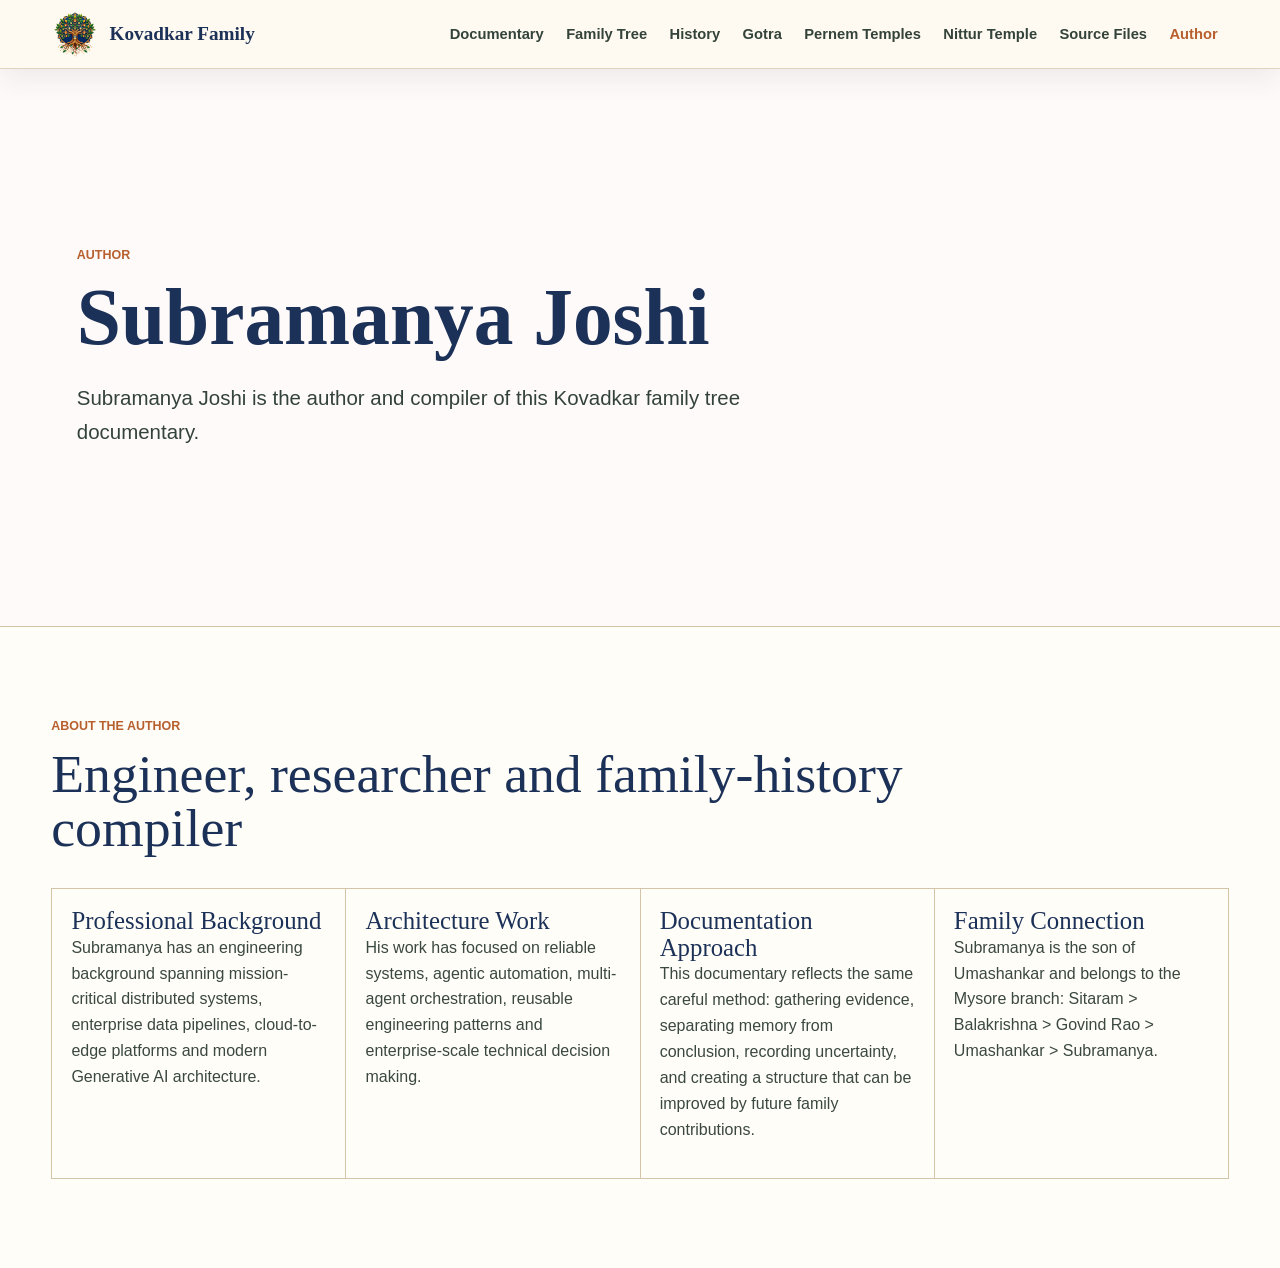
==== about.html @ f9004816 "Split documentary into standalone pages" ====
<!doctype html>
<html lang="en">
  <head>
    <meta charset="utf-8" />
    <meta name="viewport" content="width=device-width, initial-scale=1" />
    <title>Author | Kovadkar Family Documentary</title>
    <meta name="description" content="About Subramanya Joshi, author and compiler of the Kovadkar family documentary." />
    <link href="https://cdn.jsdelivr.net/npm/bootstrap@5.3.8/dist/css/bootstrap.min.css" rel="stylesheet" integrity="sha384-sRIl4kxILFvY47J16cr9ZwB07vP4J8+LH7qKQnuqkuIAvNWLzeN8tE5YBujZqJLB" crossorigin="anonymous" />
    <link rel="stylesheet" href="./style.css" />
  </head>
  <body>
    <nav class="navbar navbar-expand-lg site-navbar sticky-top" aria-label="Main navigation">
      <div class="container-fluid">
        <a class="navbar-brand" href="./index.html"><img src="./assets/family-tree-icon.png" alt="" /><span>Kovadkar Family</span></a>
        <button class="navbar-toggler" type="button" data-bs-toggle="collapse" data-bs-target="#mainNavbar" aria-controls="mainNavbar" aria-expanded="false" aria-label="Toggle navigation"><span class="navbar-toggler-icon"></span></button>
        <div class="collapse navbar-collapse" id="mainNavbar">
          <ul class="navbar-nav ms-auto mb-2 mb-lg-0">
            <li class="nav-item"><a class="nav-link" href="./index.html">Documentary</a></li>
            <li class="nav-item"><a class="nav-link" href="./family-tree.html">Family Tree</a></li>
            <li class="nav-item"><a class="nav-link" href="./history.html">History</a></li>
            <li class="nav-item"><a class="nav-link" href="./gotra.html">Gotra</a></li>
            <li class="nav-item"><a class="nav-link" href="./pernem-temples.html">Pernem Temples</a></li>
            <li class="nav-item"><a class="nav-link" href="./nittur-narasimha.html">Nittur Temple</a></li>
            <li class="nav-item"><a class="nav-link" href="./sources.html">Source Files</a></li>
            <li class="nav-item"><a class="nav-link active" aria-current="page" href="./about.html">Author</a></li>
          </ul>
        </div>
      </div>
    </nav>
    <main>
      <section class="source-hero">
        <p class="eyebrow">Author</p>
        <h1>Subramanya Joshi</h1>
        <p class="lede">Subramanya Joshi is the author and compiler of this Kovadkar family tree documentary.</p>
      </section>

      <section class="source-section">
        <div class="section-heading">
          <p class="eyebrow">About the author</p>
          <h2>Engineer, researcher and family-history compiler</h2>
        </div>
        <div class="source-grid">
          <article>
            <h3>Professional Background</h3>
            <p>Subramanya has an engineering background spanning mission-critical distributed systems, enterprise data pipelines, cloud-to-edge platforms and modern Generative AI architecture.</p>
          </article>
          <article>
            <h3>Architecture Work</h3>
            <p>His work has focused on reliable systems, agentic automation, multi-agent orchestration, reusable engineering patterns and enterprise-scale technical decision making.</p>
          </article>
          <article>
            <h3>Documentation Approach</h3>
            <p>This documentary reflects the same careful method: gathering evidence, separating memory from conclusion, recording uncertainty, and creating a structure that can be improved by future family contributions.</p>
          </article>
          <article>
            <h3>Family Connection</h3>
            <p>Subramanya is the son of Umashankar and belongs to the Mysore branch: Sitaram &gt; Balakrishna &gt; Govind Rao &gt; Umashankar &gt; Subramanya.</p>
          </article>
        </div>
      </section>
    </main>
    <script src="https://cdn.jsdelivr.net/npm/bootstrap@5.3.8/dist/js/bootstrap.bundle.min.js" integrity="sha384-FKyoEForCGlyvwx9Hj09JcYn3nv7wiPVlz7YYwJrWVcXK/BmnVDxM+D2scQbITxI" crossorigin="anonymous"></script>
    <script data-goatcounter="https://subbujoshi.goatcounter.com/count" async src="https://gc.zgo.at/count.js"></script>
  </body>
</html>
---- style.css ----
:root {
  --background: #fffafa;
  --foreground: #17201b;
  --ink: #1c3158;
  --leaf: #2d6a4f;
  --saffron: #b85f2e;
  --rose: #8f3d4b;
  --paper: #fffaf1;
  --line: #d4c4a8;
  --muted: #657169;
  --shadow: 0 24px 70px rgba(40, 45, 38, 0.14);
}

* {
  box-sizing: border-box;
}

html {
  scroll-behavior: smooth;
}

body {
  min-height: 100vh;
  margin: 0;
  background: var(--background);
  color: var(--foreground);
  font-family: Arial, Helvetica, sans-serif;
}

a {
  color: inherit;
}

main {
  overflow: hidden;
}

.site-navbar {
  border-bottom: 1px solid rgba(212, 196, 168, 0.72);
  background: rgba(255, 250, 241, 0.96);
  box-shadow: 0 10px 28px rgba(40, 45, 38, 0.08);
  backdrop-filter: blur(10px);
}

.site-navbar .container-fluid {
  padding-inline: clamp(1rem, 4vw, 5rem);
}

.site-navbar .navbar-brand {
  display: inline-flex;
  align-items: center;
  gap: 0.65rem;
  min-height: 52px;
  padding: 0;
  color: var(--ink);
  font-family: Georgia, "Times New Roman", serif;
  font-size: 1.2rem;
  font-weight: 900;
  letter-spacing: 0;
  text-decoration: none;
}

.site-navbar .navbar-brand img {
  display: block;
  width: 48px;
  height: 48px;
  object-fit: contain;
}

.site-navbar .navbar-brand span {
  white-space: nowrap;
}

.site-navbar .navbar-toggler {
  border-color: rgba(28, 49, 88, 0.28);
  border-radius: 0;
  box-shadow: none;
}

.site-navbar .navbar-toggler:focus {
  box-shadow: 0 0 0 3px rgba(45, 106, 79, 0.16);
}

.site-navbar .nav-link {
  color: #33433a;
  font-size: 0.92rem;
  font-weight: 800;
  padding-inline: 0.7rem !important;
}

.site-navbar .nav-link:hover,
.site-navbar .nav-link:focus-visible,
.site-navbar .nav-link.active {
  color: var(--saffron);
}

.hero {
  display: grid;
  grid-template-columns: minmax(0, 1fr) minmax(320px, 0.82fr);
  gap: clamp(2rem, 5vw, 5rem);
  min-height: 92vh;
  align-items: center;
  padding: clamp(2rem, 6vw, 5.5rem);
  border-bottom: 1px solid var(--line);
}

.hero-copy {
  max-width: 760px;
}

.eyebrow {
  margin: 0 0 0.8rem;
  color: var(--saffron);
  font-size: 0.78rem;
  font-weight: 800;
  letter-spacing: 0;
  text-transform: uppercase;
}

h1,
h2,
h3,
p {
  overflow-wrap: anywhere;
}

h1 {
  margin: 0;
  color: var(--ink);
  font-family: Georgia, "Times New Roman", serif;
  font-size: clamp(2.4rem, 6.2vw, 5.2rem);
  font-weight: 700;
  line-height: 1;
  letter-spacing: 0;
}

h2 {
  margin: 0;
  color: var(--ink);
  font-family: Georgia, "Times New Roman", serif;
  font-size: clamp(2rem, 4.2vw, 4.2rem);
  line-height: 1;
  letter-spacing: 0;
}

h3 {
  margin: 0;
  color: var(--ink);
  font-family: Georgia, "Times New Roman", serif;
  font-size: 1.55rem;
  line-height: 1.08;
  letter-spacing: 0;
}

.lede {
  max-width: 680px;
  margin: 1.5rem 0 0;
  color: #33433a;
  font-size: clamp(1.05rem, 1.6vw, 1.35rem);
  line-height: 1.65;
}

.hero-actions {
  display: flex;
  flex-wrap: wrap;
  gap: 0.85rem;
  margin-top: 2rem;
}

.hero-actions a {
  min-height: 44px;
  padding: 0.8rem 1rem;
  border: 1px solid rgba(28, 49, 88, 0.24);
  background: rgba(255, 250, 241, 0.78);
  color: var(--ink);
  font-weight: 800;
  text-decoration: none;
}

.hero-actions a:first-child {
  background: var(--ink);
  color: #fffaf1;
}

.scan-frame {
  margin: 0;
  padding: 0.8rem;
  background: var(--paper);
  box-shadow: var(--shadow);
  transform: rotate(1.2deg);
}

.scan-frame img {
  display: block;
  width: 100%;
  max-height: 68vh;
  object-fit: cover;
  object-position: top center;
  filter: sepia(0.08) contrast(1.03);
}

figcaption {
  padding: 0.75rem 0.3rem 0.15rem;
  color: var(--muted);
  font-size: 0.86rem;
  line-height: 1.35;
}

.context-strip {
  display: flex;
  gap: 0.6rem;
  padding: 1rem clamp(1rem, 4vw, 5rem);
  overflow-x: auto;
  background: #17331f;
  color: #fffaf1;
}

.context-strip span {
  flex: 0 0 auto;
  padding: 0.6rem 0.8rem;
  border: 1px solid rgba(255, 250, 241, 0.28);
  font-size: 0.92rem;
  font-weight: 700;
}

.tree-section,
.history,
.archive,
.sources,
.culture-grid,
.feature-band {
  padding: clamp(3rem, 7vw, 6rem) clamp(1rem, 4vw, 5rem);
}

.section-heading {
  max-width: 860px;
  margin-bottom: 2rem;
}

.tree-tools {
  display: flex;
  align-items: flex-end;
  justify-content: space-between;
  gap: 1rem;
  max-width: 1260px;
  margin-bottom: 1rem;
}

.tree-tools label {
  flex: 1;
  min-width: 240px;
}

.tree-tools span,
.zoom-panel > span {
  display: block;
  margin-bottom: 0.45rem;
  color: var(--muted);
  font-size: 0.86rem;
  font-weight: 800;
}

.tree-tools input[type="text"],
.tree-tools label input {
  width: 100%;
  min-height: 48px;
  border: 1px solid rgba(28, 49, 88, 0.24);
  border-radius: 0;
  background: #fffdf8;
  color: var(--foreground);
  font: inherit;
  padding: 0.75rem 0.9rem;
  outline: none;
}

.tree-tools input:focus {
  border-color: var(--leaf);
  box-shadow: 0 0 0 3px rgba(45, 106, 79, 0.16);
}

.zoom-panel {
  width: min(100%, 330px);
  padding: 0.7rem;
  border: 1px solid var(--line);
  background: rgba(255, 250, 241, 0.7);
}

.zoom-controls,
.zoom-presets {
  display: flex;
  align-items: center;
  gap: 0.5rem;
}

.zoom-controls button,
.zoom-presets button {
  min-width: 40px;
  min-height: 38px;
  border: 1px solid rgba(28, 49, 88, 0.24);
  background: #fffdf8;
  color: var(--ink);
  cursor: pointer;
  font: inherit;
  font-weight: 900;
}

.zoom-controls button:hover,
.zoom-presets button:hover,
.zoom-controls button:focus-visible,
.zoom-presets button:focus-visible {
  border-color: var(--leaf);
  outline: none;
}

.zoom-controls input[type="range"] {
  flex: 1;
  min-width: 110px;
  accent-color: var(--leaf);
}

.zoom-presets {
  justify-content: space-between;
  margin-top: 0.5rem;
}

.zoom-presets button {
  padding: 0 0.65rem;
}

.zoom-presets strong {
  min-width: 48px;
  color: var(--ink);
  font-size: 0.84rem;
  text-align: right;
}

.counter {
  min-width: 160px;
  min-height: 48px;
  display: grid;
  place-items: center;
  border: 1px solid var(--line);
  background: rgba(255, 250, 241, 0.7);
  color: var(--ink);
  font-weight: 800;
}

.tree-layout {
  display: grid;
  grid-template-columns: minmax(0, 1fr) minmax(280px, 360px);
  gap: 1.25rem;
  align-items: start;
}

.tree-scroll {
  min-height: 660px;
  overflow: auto;
  padding: 1rem;
  border: 1px solid var(--line);
  background:
    linear-gradient(rgba(255, 250, 241, 0.94), rgba(255, 250, 241, 0.94)),
    url("./assets/family-tree-scan-page-1.png") center / cover;
}

.family-graph {
  display: block;
  min-width: 100%;
}

.tree-link {
  fill: none;
  stroke: rgba(28, 49, 88, 0.56);
  stroke-linecap: square;
  stroke-linejoin: miter;
  stroke-width: 2.4;
}

.parent-stem {
  stroke-width: 2.8;
}

.sibling-bar {
  stroke: rgba(28, 49, 88, 0.66);
}

.child-stem {
  stroke-width: 2.2;
}

.graph-card {
  width: 100%;
  height: 100%;
  border: 1px solid rgba(28, 49, 88, 0.22);
  background: rgba(255, 253, 248, 0.94);
  color: var(--ink);
  cursor: pointer;
  font: inherit;
  padding: 0.56rem 0.48rem;
  text-align: center;
  transition: border-color 0.18s ease, transform 0.18s ease, background 0.18s ease;
}

.graph-card:hover,
.graph-card:focus-visible {
  border-color: var(--leaf);
  transform: translateY(-1px);
  outline: none;
}

.graph-card span {
  display: block;
  font-size: 0.8rem;
  font-weight: 900;
  line-height: 1.12;
}

.graph-card small {
  display: block;
  margin-top: 0.25rem;
  color: var(--muted);
  font-size: 0.62rem;
  line-height: 1.1;
}

.graph-card.selected {
  border-color: var(--rose);
  background: #fff0e8;
  box-shadow: 0 0 0 3px rgba(143, 61, 75, 0.16);
}

.graph-card.match {
  border-color: var(--leaf);
  background: #eef8ee;
}

.person-panel {
  position: sticky;
  top: 1rem;
  padding: 1.2rem;
  border: 1px solid var(--line);
  background: #fffdf8;
  box-shadow: 0 14px 40px rgba(40, 45, 38, 0.08);
}

.person-panel p {
  color: #3a483f;
  line-height: 1.55;
}

.subtitle {
  margin-top: 0.35rem;
  color: var(--rose) !important;
  font-weight: 800;
}

.path {
  margin-top: 1rem;
  padding-top: 1rem;
  border-top: 1px solid var(--line);
}

.path span {
  color: var(--muted);
  font-size: 0.78rem;
  font-weight: 900;
  text-transform: uppercase;
}

.path p {
  margin: 0.45rem 0 0;
  font-size: 0.9rem;
}

.tags {
  display: flex;
  flex-wrap: wrap;
  gap: 0.45rem;
  margin-top: 1rem;
}

.tags span {
  padding: 0.38rem 0.5rem;
  background: rgba(45, 106, 79, 0.12);
  color: var(--leaf);
  font-size: 0.78rem;
  font-weight: 800;
}

.history {
  background: #fffdf8;
  border-block: 1px solid var(--line);
}

.chapters {
  display: grid;
  grid-template-columns: repeat(4, minmax(0, 1fr));
  gap: 1px;
  background: var(--line);
  border: 1px solid var(--line);
}

.chapters article,
.culture-grid article {
  background: #fffdf8;
  padding: clamp(1rem, 2vw, 1.5rem);
}

.chapters p,
.culture-grid p,
.feature-band p,
.sources li {
  color: #3a483f;
  line-height: 1.65;
}

.feature-band {
  display: grid;
  grid-template-columns: minmax(0, 1fr) minmax(280px, 420px);
  gap: 2rem;
  align-items: center;
  background: #17331f;
  color: #fffaf1;
}

.feature-band h2,
.feature-band .eyebrow {
  color: #fffaf1;
}

.feature-band p {
  max-width: 850px;
  color: rgba(255, 250, 241, 0.82);
}

.author-caption {
  margin-top: 1rem;
  color: #fffaf1 !important;
  font-weight: 900;
}

.lineage-card {
  display: grid;
  gap: 0.6rem;
}

.lineage-card span {
  padding: 0.8rem 1rem;
  border-left: 4px solid #f0a35f;
  background: rgba(255, 250, 241, 0.1);
  font-weight: 900;
}

.culture-grid {
  display: grid;
  grid-template-columns: repeat(4, minmax(0, 1fr));
  gap: 1px;
  background: var(--line);
  border-block: 1px solid var(--line);
}

.gotra-section {
  padding: clamp(3rem, 7vw, 6rem) clamp(1rem, 4vw, 5rem);
  background: #17331f;
  color: #fffaf1;
}

.gotra-section h2,
.gotra-section h3 {
  color: #fffaf1;
}

.gotra-layout {
  display: grid;
  grid-template-columns: minmax(280px, 0.86fr) minmax(0, 1.14fr);
  gap: 1rem;
  align-items: start;
}

.shloka-card,
.translation-card {
  border: 1px solid rgba(255, 250, 241, 0.2);
  background: rgba(255, 250, 241, 0.08);
  padding: clamp(1rem, 2vw, 1.4rem);
}

.shloka-card p {
  margin: 0 0 1rem;
  color: #fffaf1;
  font-size: clamp(1.2rem, 2.3vw, 2rem);
  font-weight: 800;
  line-height: 1.7;
}

.shloka-card p:last-child {
  margin-bottom: 0;
}

.gotra-copy p,
.translation-card p {
  color: rgba(255, 250, 241, 0.84);
  line-height: 1.75;
}

.translation-card {
  margin-top: 1.2rem;
}

.translation-card h3 {
  margin-bottom: 0.7rem;
}

.temple-section {
  padding: clamp(3rem, 7vw, 6rem) clamp(1rem, 4vw, 5rem);
  background: #fffdf8;
  border-top: 1px solid var(--line);
}

.temple-layout {
  display: grid;
  grid-template-columns: minmax(280px, 0.76fr) minmax(0, 1.24fr);
  gap: 1.25rem;
  align-items: start;
}

.temple-copy {
  position: sticky;
  top: 1rem;
}

.temple-copy p,
.contact-panel dd,
.contact-panel dt {
  color: #3a483f;
  line-height: 1.65;
}

.contact-panel {
  margin-top: 1.5rem;
  padding: 1rem;
  border: 1px solid var(--line);
  background: #f7f3ec;
}

.contact-panel h3 {
  margin-bottom: 0.8rem;
}

.contact-panel dl {
  display: grid;
  gap: 0.5rem;
  margin: 0;
}

.contact-panel div {
  display: flex;
  justify-content: space-between;
  gap: 1rem;
  padding-bottom: 0.5rem;
  border-bottom: 1px solid rgba(28, 49, 88, 0.12);
}

.contact-panel div:last-child {
  border-bottom: 0;
  padding-bottom: 0;
}

.contact-panel dt {
  font-weight: 800;
}

.contact-panel dd {
  margin: 0;
}

.contact-panel a {
  color: var(--ink);
  font-weight: 900;
}

.map-links {
  display: flex;
  flex-wrap: wrap;
  gap: 0.7rem;
  margin-top: 1.4rem;
}

.map-links a {
  min-height: 42px;
  display: inline-flex;
  align-items: center;
  border: 1px solid rgba(28, 49, 88, 0.24);
  background: var(--ink);
  color: #fffaf1;
  font-weight: 900;
  padding: 0.7rem 0.85rem;
  text-decoration: none;
}

.temple-gallery {
  display: grid;
  grid-template-columns: repeat(2, minmax(0, 1fr));
  gap: 1rem;
}

.temple-gallery figure {
  margin: 0;
  border: 1px solid var(--line);
  background: #f7f3ec;
}

.temple-gallery figure.wide {
  grid-column: 1 / -1;
}

.temple-gallery img {
  display: block;
  width: 100%;
  aspect-ratio: 4 / 3;
  object-fit: cover;
}

.temple-gallery .wide img {
  aspect-ratio: 16 / 9;
}

.archive {
  background: #ece4d6;
}

.scan-grid {
  display: grid;
  grid-template-columns: repeat(2, minmax(0, 1fr));
  gap: 1rem;
}

.scan-grid img {
  width: 100%;
  max-height: 720px;
  object-fit: contain;
  background: #fffdf8;
  border: 1px solid var(--line);
}

.sources {
  background: #17201b;
  color: #fffaf1;
}

.sources h2 {
  color: #fffaf1;
}

.sources ul {
  max-width: 980px;
  margin: 0;
  padding-left: 1.2rem;
}

.sources li {
  color: rgba(255, 250, 241, 0.8);
  margin: 0.7rem 0;
}

.sources a {
  color: #f0c48a;
}

.source-hero {
  min-height: 62vh;
  padding: clamp(2rem, 6vw, 5.5rem);
  display: grid;
  align-content: center;
  border-bottom: 1px solid var(--line);
}

.source-section {
  padding: clamp(3rem, 7vw, 6rem) clamp(1rem, 4vw, 5rem);
  background: #fffdf8;
}

.source-section.alt {
  background: #ece4d6;
}

.source-grid {
  display: grid;
  grid-template-columns: repeat(4, minmax(0, 1fr));
  gap: 1px;
  background: var(--line);
  border: 1px solid var(--line);
}

.source-grid article {
  min-height: 220px;
  padding: 1.2rem;
  background: #fffdf8;
}

.source-grid p {
  color: #3a483f;
  line-height: 1.62;
}

.source-grid a {
  display: inline-flex;
  align-items: center;
  min-height: 42px;
  margin-top: 0.6rem;
  padding: 0.7rem 0.85rem;
  background: var(--ink);
  color: #fffaf1;
  font-weight: 900;
  text-decoration: none;
}

.source-image-grid {
  display: grid;
  grid-template-columns: repeat(3, minmax(0, 1fr));
  gap: 1rem;
}

.source-image-grid figure {
  margin: 0;
  border: 1px solid var(--line);
  background: #fffdf8;
}

.source-image-grid img {
  display: block;
  width: 100%;
  aspect-ratio: 4 / 3;
  object-fit: cover;
}

@media (max-width: 1100px) {
  .hero,
  .tree-layout,
  .feature-band,
  .gotra-layout,
  .temple-layout {
    grid-template-columns: 1fr;
  }

  .hero {
    min-height: auto;
  }

  .person-panel {
    position: static;
  }

  .temple-copy {
    position: static;
  }

  .chapters,
  .culture-grid {
    grid-template-columns: repeat(2, minmax(0, 1fr));
  }
}

@media (max-width: 680px) {
  .hero,
  .tree-section,
  .history,
  .archive,
  .sources,
  .gotra-section,
  .temple-section,
  .culture-grid,
  .feature-band {
    padding: 2.25rem 1rem;
  }

  h1 {
    font-size: 2.45rem;
  }

  .tree-tools {
    align-items: stretch;
    flex-direction: column;
  }

  .zoom-panel {
    width: 100%;
  }

  .counter {
    min-width: 0;
  }

  .tree-scroll {
    min-height: 520px;
    padding: 1rem;
  }

  .chapters,
  .culture-grid,
  .source-grid,
  .scan-grid,
  .temple-gallery {
    grid-template-columns: 1fr;
  }

  .source-image-grid {
    grid-template-columns: 1fr;
  }

  .contact-panel div {
    align-items: flex-start;
    flex-direction: column;
    gap: 0.1rem;
  }
}
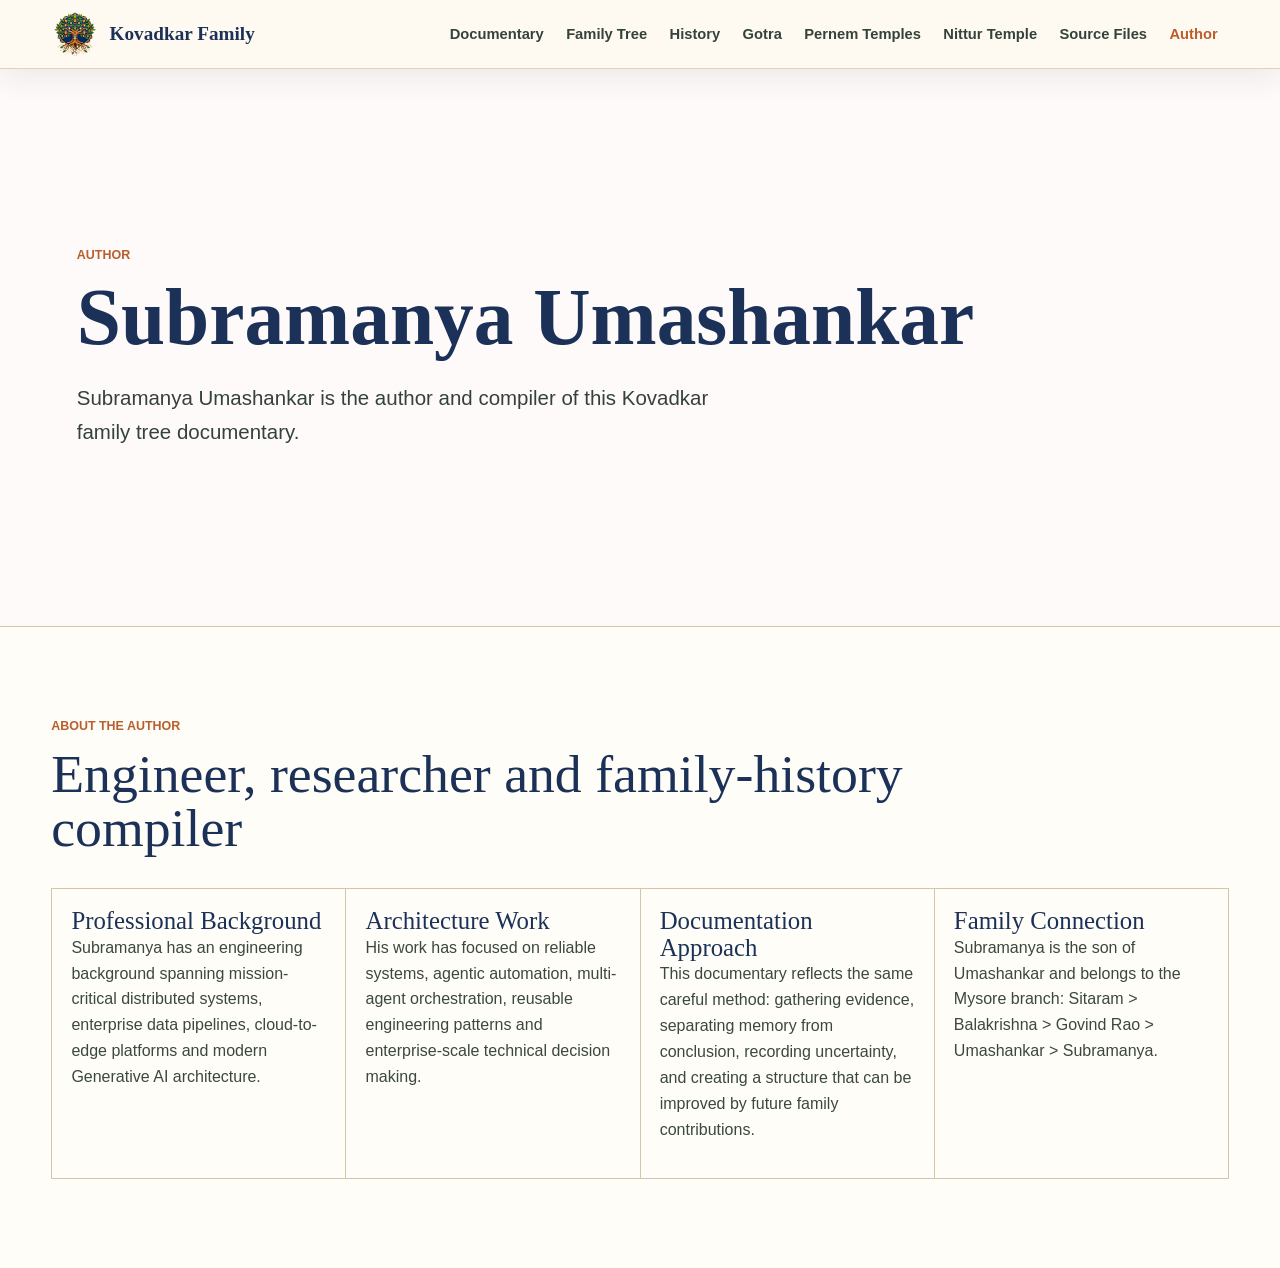
==== commit 8b67df62: "Update author name" ====
--- a/about.html
+++ b/about.html
@@ -4,7 +4,7 @@
     <meta charset="utf-8" />
     <meta name="viewport" content="width=device-width, initial-scale=1" />
     <title>Author | Kovadkar Family Documentary</title>
-    <meta name="description" content="About Subramanya Joshi, author and compiler of the Kovadkar family documentary." />
+    <meta name="description" content="About Subramanya Umashankar, author and compiler of the Kovadkar family documentary." />
     <link href="https://cdn.jsdelivr.net/npm/bootstrap@5.3.8/dist/css/bootstrap.min.css" rel="stylesheet" integrity="sha384-sRIl4kxILFvY47J16cr9ZwB07vP4J8+LH7qKQnuqkuIAvNWLzeN8tE5YBujZqJLB" crossorigin="anonymous" />
     <link rel="stylesheet" href="./style.css" />
   </head>
@@ -30,8 +30,8 @@
     <main>
       <section class="source-hero">
         <p class="eyebrow">Author</p>
-        <h1>Subramanya Joshi</h1>
-        <p class="lede">Subramanya Joshi is the author and compiler of this Kovadkar family tree documentary.</p>
+        <h1>Subramanya Umashankar</h1>
+        <p class="lede">Subramanya Umashankar is the author and compiler of this Kovadkar family tree documentary.</p>
       </section>
 
       <section class="source-section">
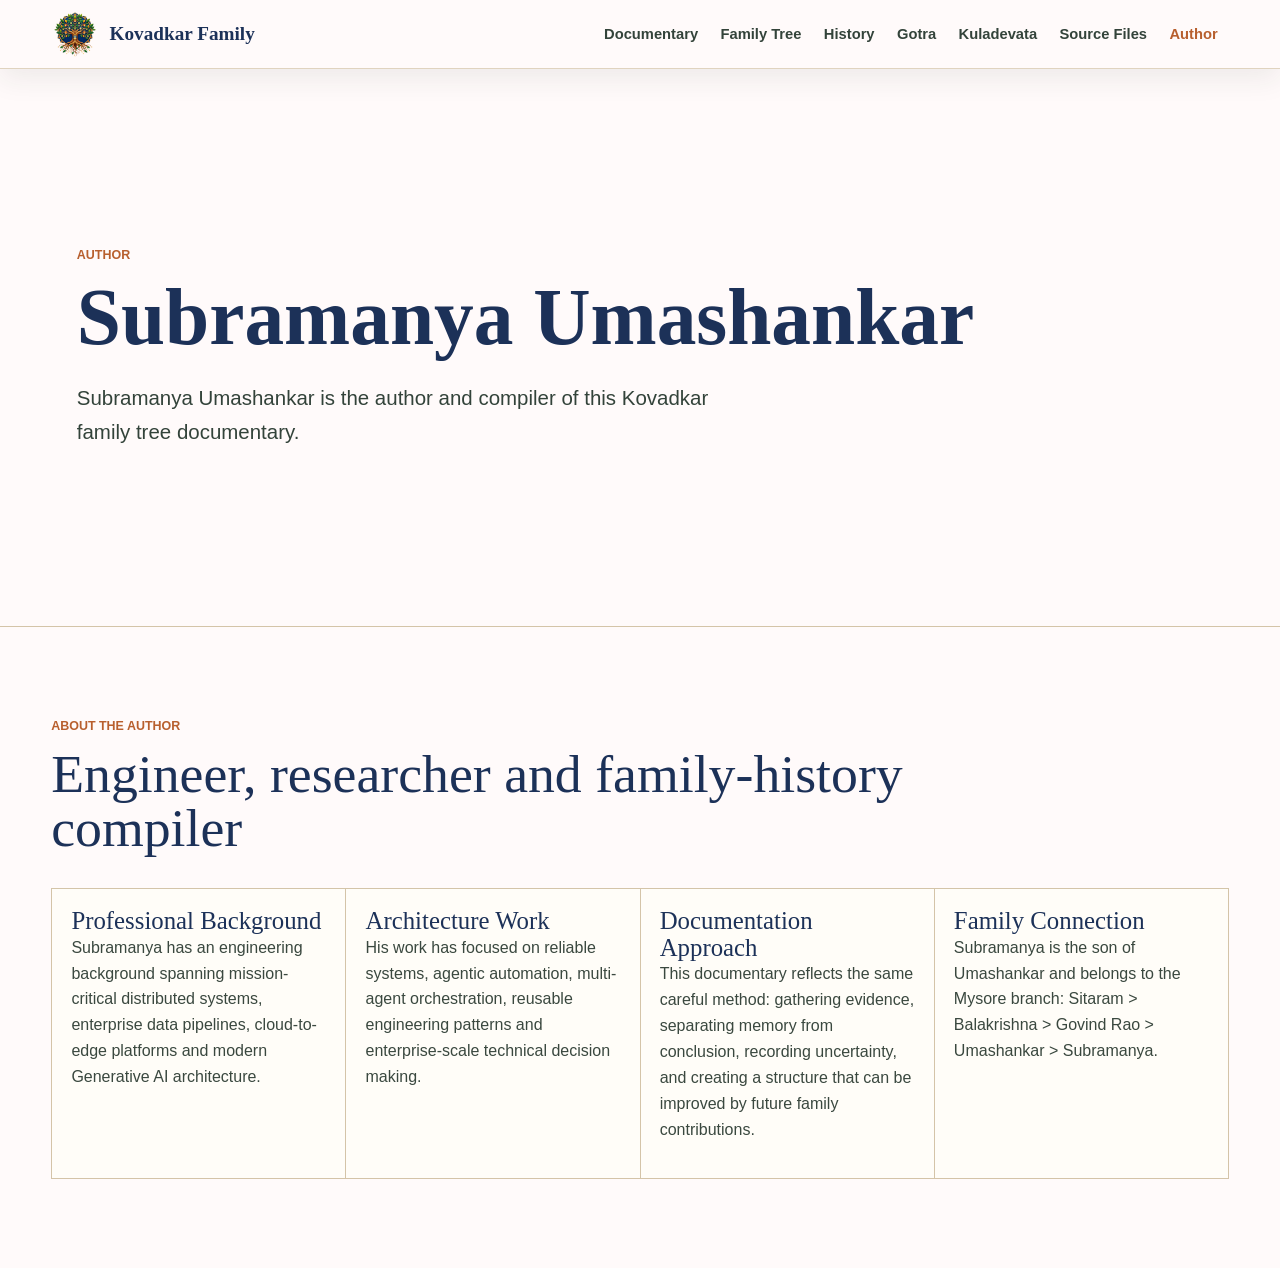
==== commit 80a47e11: "Combine temple pages into kuladevata page" ====
--- a/about.html
+++ b/about.html
@@ -19,8 +19,7 @@
             <li class="nav-item"><a class="nav-link" href="./family-tree.html">Family Tree</a></li>
             <li class="nav-item"><a class="nav-link" href="./history.html">History</a></li>
             <li class="nav-item"><a class="nav-link" href="./gotra.html">Gotra</a></li>
-            <li class="nav-item"><a class="nav-link" href="./pernem-temples.html">Pernem Temples</a></li>
-            <li class="nav-item"><a class="nav-link" href="./nittur-narasimha.html">Nittur Temple</a></li>
+            <li class="nav-item"><a class="nav-link" href="./kuladevata.html">Kuladevata</a></li>
             <li class="nav-item"><a class="nav-link" href="./sources.html">Source Files</a></li>
             <li class="nav-item"><a class="nav-link active" aria-current="page" href="./about.html">Author</a></li>
           </ul>
--- a/style.css
+++ b/style.css
@@ -5,7 +5,7 @@
   --leaf: #2d6a4f;
   --saffron: #b85f2e;
   --rose: #8f3d4b;
-  --paper: #fffaf1;
+  --paper: #fffafa;
   --line: #d4c4a8;
   --muted: #657169;
   --shadow: 0 24px 70px rgba(40, 45, 38, 0.14);
@@ -17,6 +17,7 @@
 
 html {
   scroll-behavior: smooth;
+  background: var(--background);
 }
 
 body {
@@ -33,11 +34,12 @@
 
 main {
   overflow: hidden;
+  background: var(--background);
 }
 
 .site-navbar {
   border-bottom: 1px solid rgba(212, 196, 168, 0.72);
-  background: rgba(255, 250, 241, 0.96);
+  background: rgba(255, 250, 250, 0.96);
   box-shadow: 0 10px 28px rgba(40, 45, 38, 0.08);
   backdrop-filter: blur(10px);
 }
@@ -564,6 +566,7 @@
   color: #fffaf1;
 }
 
+.gotra-section h1,
 .gotra-section h2,
 .gotra-section h3 {
   color: #fffaf1;
@@ -737,8 +740,24 @@
   width: 100%;
   max-height: 720px;
   object-fit: contain;
-  background: #fffdf8;
+  background: var(--background);
   border: 1px solid var(--line);
+}
+
+.migration-map {
+  margin: 0;
+}
+
+.migration-map img {
+  display: block;
+  width: 100%;
+  border: 1px solid rgba(212, 196, 168, 0.72);
+  box-shadow: var(--shadow);
+}
+
+.migration-map figcaption {
+  max-width: 62rem;
+  margin-top: 0.9rem;
 }
 
 .sources {
@@ -775,11 +794,11 @@
 
 .source-section {
   padding: clamp(3rem, 7vw, 6rem) clamp(1rem, 4vw, 5rem);
-  background: #fffdf8;
+  background: var(--background);
 }
 
 .source-section.alt {
-  background: #ece4d6;
+  background: var(--background);
 }
 
 .source-grid {
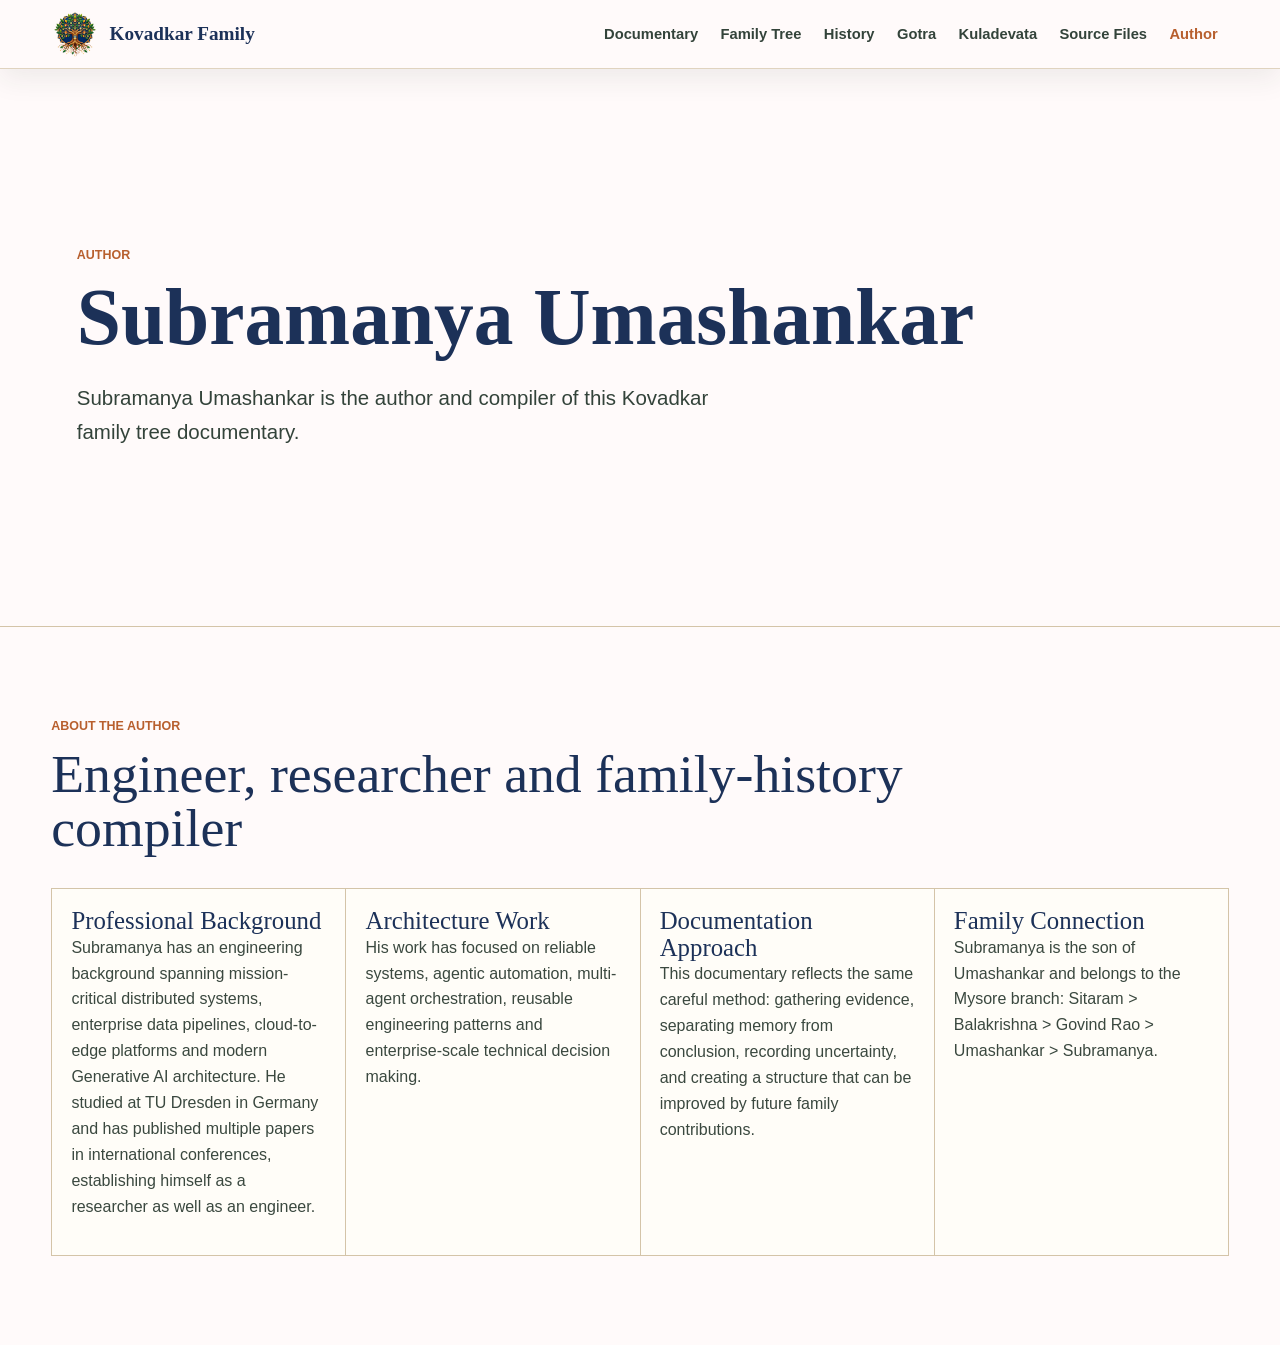
==== commit ff36d299: "Expand author professional background" ====
--- a/about.html
+++ b/about.html
@@ -41,7 +41,7 @@
         <div class="source-grid">
           <article>
             <h3>Professional Background</h3>
-            <p>Subramanya has an engineering background spanning mission-critical distributed systems, enterprise data pipelines, cloud-to-edge platforms and modern Generative AI architecture.</p>
+            <p>Subramanya has an engineering background spanning mission-critical distributed systems, enterprise data pipelines, cloud-to-edge platforms and modern Generative AI architecture. He studied at TU Dresden in Germany and has published multiple papers in international conferences, establishing himself as a researcher as well as an engineer.</p>
           </article>
           <article>
             <h3>Architecture Work</h3>
--- a/style.css
+++ b/style.css
@@ -110,6 +110,10 @@
   max-width: 760px;
 }
 
+.hero .author-caption {
+  color: var(--ink) !important;
+}
+
 .eyebrow {
   margin: 0 0 0.8rem;
   color: var(--saffron);
